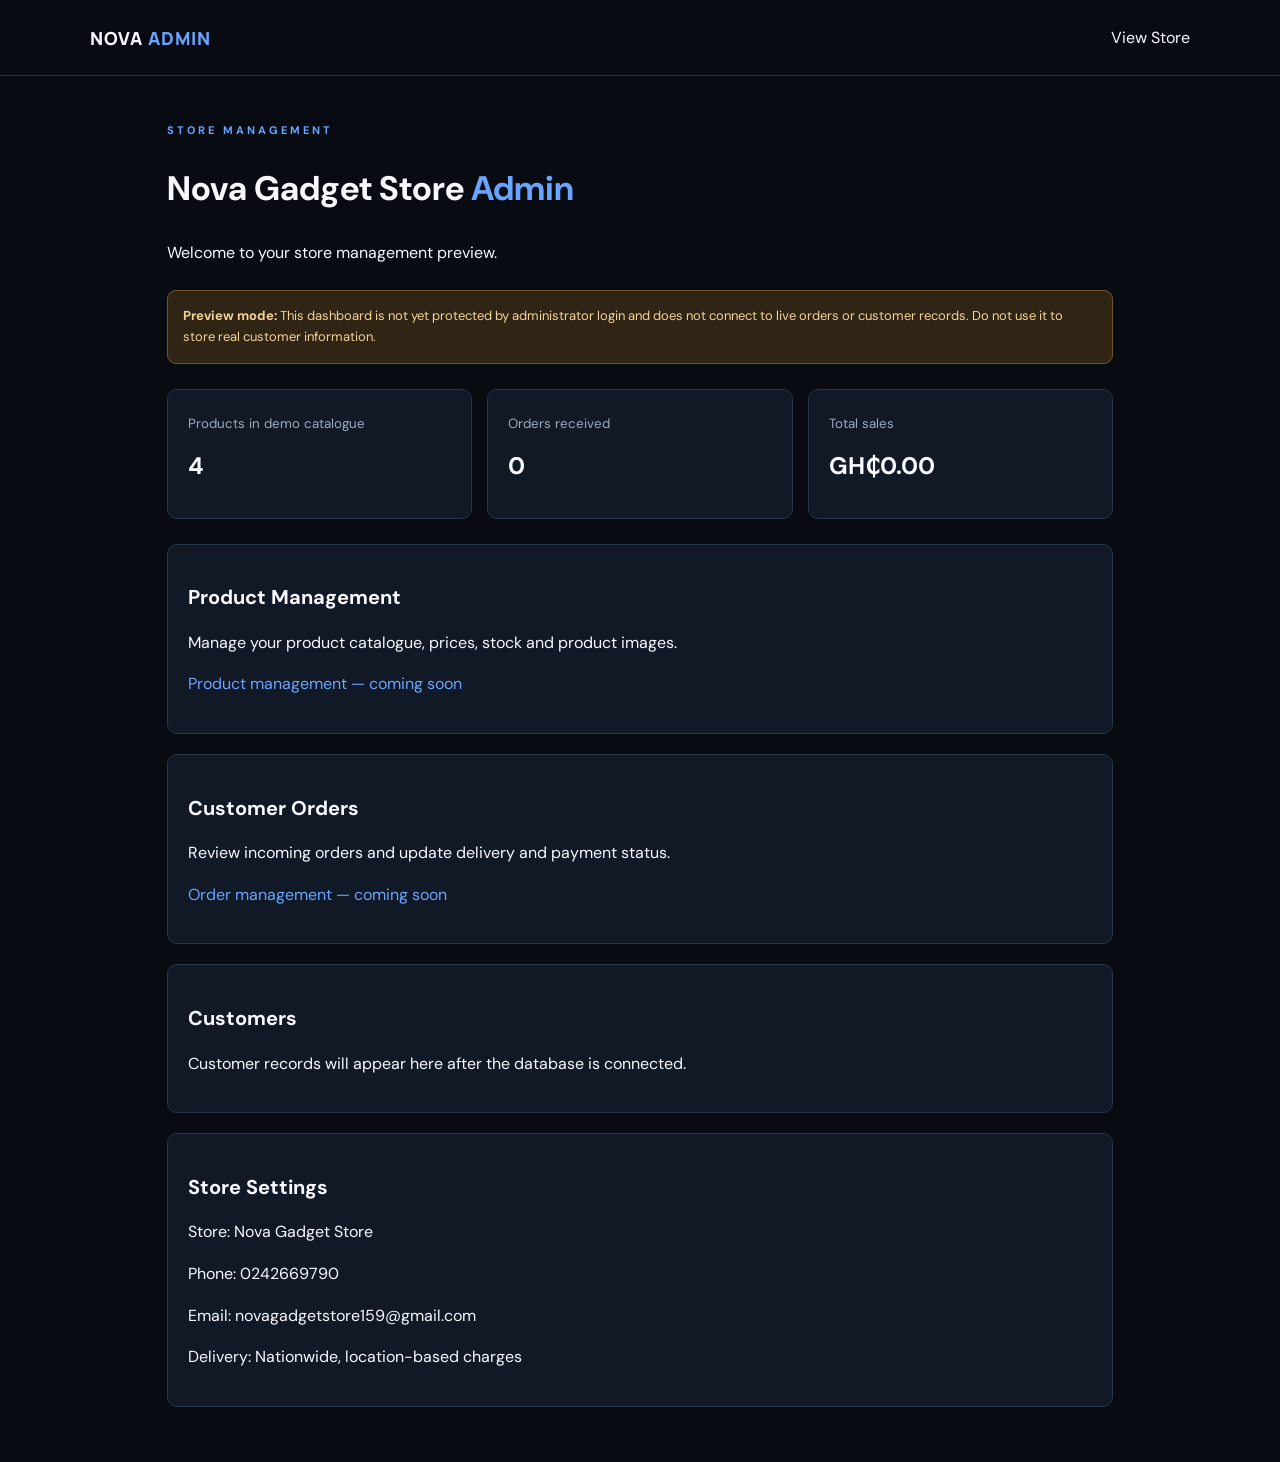
==== admin/index.html @ 574931cf "Create admin dashboard in correct folder" ====
<!DOCTYPE html>
<html lang="en">
<head>
<meta charset="UTF-8">
<meta name="viewport" content="width=device-width, initial-scale=1">
<meta name="robots" content="noindex,nofollow">
<title>Nova Gadget Store Admin</title>
<link rel="stylesheet" href="../styles.css">
<style>
.admin {max-width:1100px;margin:auto;padding:35px 6%}
.admin h1 {font-size:34px}
.admin h1 span {color:#69a5ff}
.notice {padding:15px;background:#302515;border:1px solid #70572a;border-radius:9px;color:#f2d39b;font-size:13px}
.stats {display:grid;grid-template-columns:repeat(3,1fr);gap:15px;margin:25px 0}
.stat,.panel {background:#111927;border:1px solid #27364b;border-radius:10px;padding:20px}
.stat small {color:#9caabd}
.stat h2 {margin:12px 0}
.panel {margin:20px 0}
.panel h2 {font-size:20px}
table {width:100%;border-collapse:collapse;font-size:13px}
td,th {padding:13px 8px;text-align:left;border-bottom:1px solid #27364b}
th {color:#69a5ff}
.admin a {color:#69a5ff}
@media(max-width:600px) {
.stats {grid-template-columns:1fr}
table {font-size:11px}
}
</style>
</head>
<body>
<header class="header">
<a class="logo" href="/">NOVA <span>ADMIN</span></a>
<a href="../">View Store</a>
</header>

<main class="admin">
<p class="eyebrow">STORE MANAGEMENT</p>
<h1>Nova Gadget Store <span>Admin</span></h1>
<p>Welcome to your store management preview.</p>

<div class="notice">
<strong>Preview mode:</strong> This dashboard is not yet protected by administrator login and does not connect to live orders or customer records. Do not use it to store real customer information.
</div>

<section class="stats">
<div class="stat">
<small>Products in demo catalogue</small>
<h2>4</h2>
</div>
<div class="stat">
<small>Orders received</small>
<h2>0</h2>
</div>
<div class="stat">
<small>Total sales</small>
<h2>GH₵0.00</h2>
</div>
</section>

<section class="panel">
<h2>Product Management</h2>
<p>Manage your product catalogue, prices, stock and product images.</p>
<p><a href="#">Product management — coming soon</a></p>
</section>

<section class="panel">
<h2>Customer Orders</h2>
<p>Review incoming orders and update delivery and payment status.</p>
<p><a href="#">Order management — coming soon</a></p>
</section>

<section class="panel">
<h2>Customers</h2>
<p>Customer records will appear here after the database is connected.</p>
</section>

<section class="panel">
<h2>Store Settings</h2>
<p>Store: Nova Gadget Store</p>
<p>Phone: 0242669790</p>
<p>Email: novagadgetstore159@gmail.com</p>
<p>Delivery: Nationwide, location-based charges</p>
</section>
</main>
</body>
</html>
---- styles.css ----
@import url('https://fonts.googleapis.com/css2?family=DM+Sans:wght@400;500;600;700&family=Manrope:wght@400;500;600;700;800&display=swap');

:root {
  --background: #080b12;
  --surface: #111927;
  --surface-light: #182438;
  --white: #f7f9ff;
  --muted: #9caabd;
  --blue: #3478ff;
  --electric: #69a5ff;
  --border: #27364b;
}

* {
  box-sizing: border-box;
}

html {
  scroll-behavior: smooth;
}

body {
  margin: 0;
  background: var(--background);
  color: var(--white);
  font-family: 'DM Sans', sans-serif;
  line-height: 1.6;
}

a {
  text-decoration: none;
  color: inherit;
}

.header {
  min-height: 76px;
  padding: 15px 7%;
  display: flex;
  align-items: center;
  justify-content: space-between;
  gap: 20px;
  background: #080b12;
  border-bottom: 1px solid var(--border);
  position: sticky;
  top: 0;
  z-index: 10;
}

.logo {
  font: 800 18px Manrope, sans-serif;
  letter-spacing: 1px;
}

.logo span {
  color: var(--electric);
}

nav {
  display: flex;
  gap: 28px;
}

nav a {
  color: var(--muted);
  font-size: 13px;
}

nav a:hover {
  color: var(--electric);
}

.cart {
  background: var(--surface-light);
  border: 1px solid var(--border);
  padding: 9px 15px;
  border-radius: 7px;
  font-size: 12px;
}

.hero {
  min-height: 480px;
  padding: 90px 9%;
  background:
    radial-gradient(circle at 85% 45%, #173d7955, transparent 38%),
    linear-gradient(120deg, #080b12, #101b2c);
}

.eyebrow {
  color: var(--electric);
  font-size: 11px;
  font-weight: 700;
  letter-spacing: 3px;
}

.hero h1 {
  font: 800 clamp(42px, 7vw, 72px)/1.1 Manrope, sans-serif;
  letter-spacing: -3px;
  margin: 20px 0;
}

.hero h1 span,
.about h2 span {
  color: var(--electric);
}

.hero > p:not(.eyebrow) {
  color: var(--muted);
  max-width: 480px;
  font-size: 15px;
}

.button {
  display: inline-block;
  margin-top: 22px;
  padding: 14px 23px;
  background: linear-gradient(100deg, #2360e8, #398cff);
  color: white;
  border-radius: 7px;
  font-weight: 700;
  font-size: 13px;
  transition: .2s;
}

.button:hover {
  transform: translateY(-2px);
  box-shadow: 0 8px 25px #3478ff55;
}

.hero-note {
  color: #8493a8;
  font-size: 11px;
  margin-top: 24px;
}

.section {
  padding: 75px 9%;
}

.section h2 {
  font: 750 32px Manrope, sans-serif;
  letter-spacing: -1px;
  margin: 10px 0 30px;
}

.categories {
  display: grid;
  grid-template-columns: repeat(5, 1fr);
  gap: 13px;
}

.categories a {
  padding: 24px 15px;
  min-height: 90px;
  display: flex;
  align-items: center;
  justify-content: center;
  text-align: center;
  background: var(--surface);
  border: 1px solid var(--border);
  border-radius: 10px;
  font-size: 12px;
  font-weight: 600;
  transition: .2s;
}

.categories a:hover {
  background: var(--surface-light);
  border-color: var(--blue);
  color: var(--electric);
}

#shop {
  background: #0c121d;
}

.products {
  display: grid;
  grid-template-columns: repeat(4, 1fr);
  gap: 17px;
}

.products article {
  padding-bottom: 17px;
  overflow: hidden;
  background: var(--surface);
  border: 1px solid var(--border);
  border-radius: 11px;
  transition: .2s;
}

.products article:hover {
  transform: translateY(-4px);
  border-color: var(--blue);
}

.product-image {
  height: 165px;
  display: grid;
  place-items: center;
  background: radial-gradient(circle, #294a78, #111c2c);
  font-size: 55px;
}

.products h3 {
  font: 650 14px Manrope, sans-serif;
  margin: 15px 13px 5px;
}

.products article p {
  color: var(--muted);
  font-size: 11px;
  margin: 5px 13px;
}

.products article > span {
  display: block;
  color: var(--electric);
  font-size: 11px;
  margin: 12px 13px 0;
  font-weight: 700;
}

.notice {
  color: var(--muted);
  font-size: 11px;
  margin-top: 25px;
}

.about {
  margin: 25px 7%;
  padding: 55px 6%;
  border: 1px solid #294c7b;
  border-radius: 15px;
  background: linear-gradient(110deg, #132746, #0e1725);
}

.about h2 {
  font-size: 40px;
  line-height: 1.2;
}

.about > p:last-child {
  color: var(--muted);
  max-width: 480px;
  font-size: 14px;
}

.contact {
  text-align: center;
}

.contact p {
  color: var(--muted);
  font-size: 13px;
}

footer {
  padding: 25px 7%;
  display: flex;
  justify-content: space-between;
  gap: 15px;
  border-top: 1px solid var(--border);
  color: var(--muted);
  font-size: 11px;
}

/* Mobile layout */

@media (max-width: 850px) {
  .categories {
    grid-template-columns: repeat(3, 1fr);
  }

  .products {
    grid-template-columns: repeat(2, 1fr);
  }

  .hero {
    padding: 75px 7%;
  }
}

@media (max-width: 560px) {
  .header {
    padding: 13px 5%;
    flex-wrap: wrap;
  }

  .logo {
    font-size: 14px;
  }

  nav {
    order: 3;
    width: 100%;
    justify-content: space-between;
    gap: 10px;
  }

  nav a {
    font-size: 11px;
  }

  .hero {
    min-height: 400px;
    padding: 65px 7%;
  }

  .hero h1 {
    letter-spacing: -2px;
  }

  .section {
    padding: 55px 6%;
  }

  .section h2 {
    font-size: 27px;
  }

  .categories {
    grid-template-columns: repeat(2, 1fr);
  }

  .products {
    gap: 10px;
  }

  .product-image {
    height: 125px;
  }

  .products h3 {
    font-size: 12px;
  }

  .about {
    margin: 12px 5%;
    padding: 35px 6%;
  }

  .about h2 {
    font-size: 31px;
  }

  footer {
    flex-direction: column;
    text-align: center;
  }
}
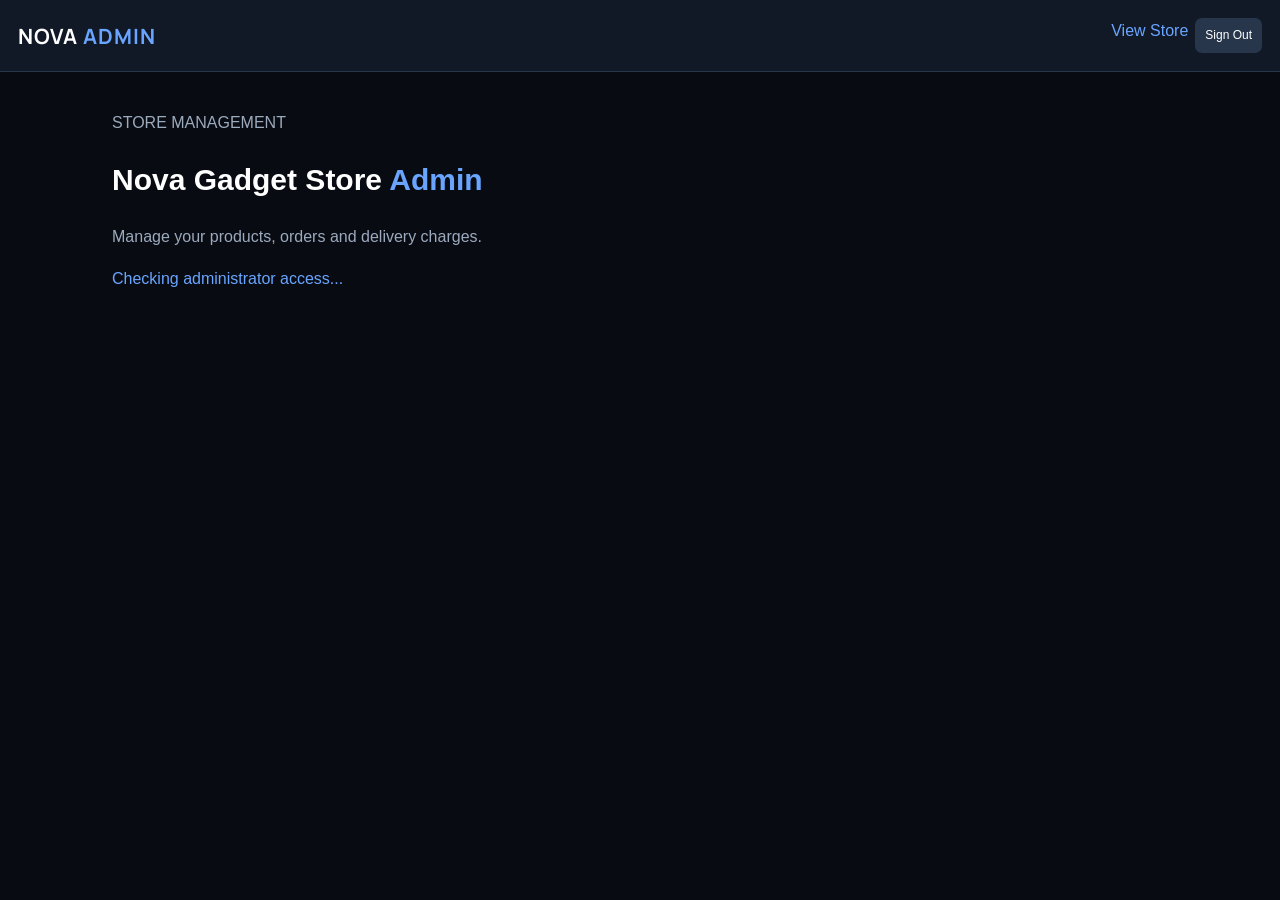
==== commit 7aae839b: "Update index.html" ====
--- a/admin/index.html
+++ b/admin/index.html
@@ -8,80 +8,520 @@
 <title>Nova Gadget Store Admin</title>
 <link rel="stylesheet" href="../styles.css">
 <style>
-.admin {max-width:1100px;margin:auto;padding:35px 6%}
-.admin h1 {font-size:34px}
-.admin h1 span {color:#69a5ff}
-.notice {padding:15px;background:#302515;border:1px solid #70572a;border-radius:9px;color:#f2d39b;font-size:13px}
-.stats {display:grid;grid-template-columns:repeat(3,1fr);gap:15px;margin:25px 0}
-.stat,.panel {background:#111927;border:1px solid #27364b;border-radius:10px;padding:20px}
-.stat small {color:#9caabd}
-.stat h2 {margin:12px 0}
-.panel {margin:20px 0}
-.panel h2 {font-size:20px}
-table {width:100%;border-collapse:collapse;font-size:13px}
-td,th {padding:13px 8px;text-align:left;border-bottom:1px solid #27364b}
-th {color:#69a5ff}
-.admin a {color:#69a5ff}
-@media(max-width:600px) {
-.stats {grid-template-columns:1fr}
-table {font-size:11px}
+*{box-sizing:border-box}
+body{margin:0;background:#080b12;color:#fff;font-family:Arial,sans-serif}
+header{background:#111927;border-bottom:1px solid #27364b;padding:18px;display:flex;justify-content:space-between;align-items:center;gap:12px;flex-wrap:wrap}
+header a{color:#69a5ff;text-decoration:none}
+.logo{font-size:21px;font-weight:bold;color:white}
+.logo span{color:#69a5ff}
+main{max-width:1100px;margin:auto;padding:22px}
+h1{font-size:30px}
+h2{font-size:21px}
+small,.muted{color:#9caabd}
+button,input,select,textarea{font:inherit}
+button{background:#1769e0;color:white;border:0;border-radius:7px;padding:11px 15px;cursor:pointer}
+button.secondary{background:#27364b}
+button.danger{background:#a83245}
+input,select,textarea{width:100%;padding:12px;margin:6px 0 13px;background:#080b12;color:white;border:1px solid #35465d;border-radius:7px}
+label{display:block;font-size:13px;color:#b8c7da}
+.panel,.stat{background:#111927;border:1px solid #27364b;border-radius:11px;padding:17px;margin:18px 0}
+.stats{display:grid;grid-template-columns:repeat(3,1fr);gap:12px}
+.stat h2{margin:10px 0 0}
+.tabs{display:flex;gap:8px;flex-wrap:wrap;margin:20px 0}
+.tabs button{background:#27364b}
+.tabs button.active{background:#1769e0}
+.tab{display:none}
+.tab.active{display:block}
+.row{display:grid;grid-template-columns:repeat(2,1fr);gap:12px}
+.table-wrap{overflow-x:auto}
+table{width:100%;border-collapse:collapse;min-width:650px}
+th,td{text-align:left;padding:12px;border-bottom:1px solid #27364b;font-size:13px}
+th{color:#69a5ff}
+.actions{display:flex;gap:7px;flex-wrap:wrap}
+.actions button{padding:8px 10px;font-size:12px}
+.notice{padding:12px;background:#302515;border:1px solid #66502c;border-radius:8px;margin:12px 0;color:#ffe0a0}
+#message{margin:12px 0;color:#69a5ff}
+.hidden{display:none!important}
+@media(max-width:650px){
+main{padding:14px}
+.stats{grid-template-columns:1fr 1fr}
+.row{grid-template-columns:1fr}
+h1{font-size:25px}
 }
 </style>
 </head>
 <body>
-<header class="header">
-<a class="logo" href="/">NOVA <span>ADMIN</span></a>
-<a href="../">View Store</a>
+
+<header>
+  <a class="logo" href="../">NOVA <span>ADMIN</span></a>
+  <div class="actions">
+    <a href="../">View Store</a>
+    <button class="secondary" id="logout">Sign Out</button>
+  </div>
 </header>
 
-<main class="admin">
-<p class="eyebrow">STORE MANAGEMENT</p>
-<h1>Nova Gadget Store <span>Admin</span></h1>
-<p>Welcome to your store management preview.</p>
-
-<div class="notice">
-<strong>Preview mode:</strong> This dashboard is not yet protected by administrator login and does not connect to live orders or customer records. Do not use it to store real customer information.
-</div>
-
-<section class="stats">
-<div class="stat">
-<small>Products in demo catalogue</small>
-<h2>4</h2>
-</div>
-<div class="stat">
-<small>Orders received</small>
-<h2>0</h2>
-</div>
-<div class="stat">
-<small>Total sales</small>
-<h2>GH₵0.00</h2>
+<main>
+<p class="muted">STORE MANAGEMENT</p>
+<h1>Nova Gadget Store <span style="color:#69a5ff">Admin</span></h1>
+<p class="muted">Manage your products, orders and delivery charges.</p>
+
+<div id="message">Checking administrator access...</div>
+
+<section id="dashboard" class="hidden">
+
+<div class="stats">
+  <div class="stat"><small>Total Products</small><h2 id="productCount">0</h2></div>
+  <div class="stat"><small>Total Orders</small><h2 id="orderCount">0</h2></div>
+  <div class="stat"><small>Total Sales</small><h2 id="salesTotal">GH₵0.00</h2></div>
+</div>
+
+<div class="tabs">
+  <button class="active" data-tab="products">Products</button>
+  <button data-tab="orders">Orders</button>
+  <button data-tab="delivery">Delivery Fees</button>
+  <button data-tab="customers">Customers</button>
+</div>
+
+<!-- PRODUCTS -->
+<section class="tab active" id="products">
+<div class="panel">
+<h2>Product Management</h2>
+<form id="productForm">
+<input type="hidden" id="productId">
+
+<label>Product name</label>
+<input id="pName" required placeholder="e.g. Wireless Earbuds">
+
+<label>Description</label>
+<textarea id="pDescription" placeholder="Product details"></textarea>
+
+<div class="row">
+<div>
+<label>Category</label>
+<select id="pCategory" required>
+<option value="">Choose category</option>
+<option>Smartphone Accessories</option>
+<option>Headphones</option>
+<option>Earbuds</option>
+<option>Speakers</option>
+<option>Smart Watches</option>
+<option>Power Banks</option>
+<option>Other Gadgets</option>
+</select>
+</div>
+<div>
+<label>Price (GH₵)</label>
+<input id="pPrice" type="number" min="0" step="0.01" required>
+</div>
+</div>
+
+<div class="row">
+<div>
+<label>Stock quantity</label>
+<input id="pStock" type="number" min="0" step="1" required value="0">
+</div>
+<div>
+<label>Product image URL (optional)</label>
+<input id="pImage" type="url" placeholder="https://...">
+</div>
+</div>
+
+<button type="submit" id="saveProduct">Save Product</button>
+<button type="button" class="secondary" id="cancelEdit">Clear Form</button>
+</form>
+</div>
+
+<div class="panel">
+<h2>Existing Products</h2>
+<div class="table-wrap">
+<table>
+<thead><tr><th>Product</th><th>Price</th><th>Stock</th><th>Status</th><th>Actions</th></tr></thead>
+<tbody id="productsTable"></tbody>
+</table>
+</div>
 </div>
 </section>
 
-<section class="panel">
-<h2>Product Management</h2>
-<p>Manage your product catalogue, prices, stock and product images.</p>
-<p><a href="#">Product management — coming soon</a></p>
+<!-- ORDERS -->
+<section class="tab" id="orders">
+<div class="panel">
+<h2>Customer Orders</h2>
+<p class="muted">Review orders and update their delivery fees and status.</p>
+<div class="table-wrap">
+<table>
+<thead>
+<tr><th>Customer</th><th>Location</th><th>Total</th><th>Status</th><th>Actions</th></tr>
+</thead>
+<tbody id="ordersTable"></tbody>
+</table>
+</div>
+</div>
 </section>
 
-<section class="panel">
-<h2>Customer Orders</h2>
-<p>Review incoming orders and update delivery and payment status.</p>
-<p><a href="#">Order management — coming soon</a></p>
+<!-- DELIVERY -->
+<section class="tab" id="delivery">
+<div class="panel">
+<h2>Delivery Zone Management</h2>
+<p class="muted">Update the standard delivery prices for your existing locations.</p>
+<div class="table-wrap">
+<table>
+<thead><tr><th>Region</th><th>Location</th><th>Fee (GH₵)</th><th>Active</th><th>Action</th></tr></thead>
+<tbody id="zonesTable"></tbody>
+</table>
+</div>
+</div>
 </section>
 
-<section class="panel">
-<h2>Customers</h2>
-<p>Customer records will appear here after the database is connected.</p>
+<!-- CUSTOMERS -->
+<section class="tab" id="customers">
+<div class="panel">
+<h2>Customer Records</h2>
+<div class="table-wrap">
+<table>
+<thead><tr><th>Customer</th><th>Phone</th><th>Email</th><th>Orders</th></tr></thead>
+<tbody id="customersTable"></tbody>
+</table>
+</div>
+</div>
 </section>
 
-<section class="panel">
-<h2>Store Settings</h2>
-<p>Store: Nova Gadget Store</p>
-<p>Phone: 0242669790</p>
-<p>Email: novagadgetstore159@gmail.com</p>
-<p>Delivery: Nationwide, location-based charges</p>
 </section>
 </main>
+
+<script type="module">
+import { createClient } from
+"https://esm.sh/@supabase/supabase-js@2";
+
+const SUPABASE_URL =
+"https://ihtgcjuxotrncnqrnwji.supabase.co";
+
+const SUPABASE_KEY =
+"sb_publishable_hrji8iYJpP8LYL79WtNYYw_kz3_TiAq";
+
+const db = createClient(SUPABASE_URL,SUPABASE_KEY);
+
+const $ = id => document.getElementById(id);
+
+const money = value => "GH₵" +
+Number(value || 0).toFixed(2);
+
+const safe = value => String(value ?? "").replace(
+/[&<>"']/g,
+c => ({"&":"&amp;","<":"&lt;",">":"&gt;",'"':"&quot;","'":"&#39;"}[c])
+);
+
+let products = [];
+let orders = [];
+let zones = [];
+
+function message(text,color="#69a5ff"){
+$("message").textContent=text;
+$("message").style.color=color;
+}
+
+async function start(){
+const {data:{session},error} = await db.auth.getSession();
+
+if(error || !session){
+location.href="./login.html";
+return;
+}
+
+const {data,isError} = await db.rpc("is_store_admin");
+
+if(isError || data !== true){
+await db.auth.signOut();
+location.href="./login.html";
+return;
+}
+
+$("dashboard").classList.remove("hidden");
+message("Administrator access confirmed.");
+
+await loadAll();
+}
+
+async function loadAll(){
+await Promise.all([
+loadProducts(),
+loadOrders(),
+loadZones()
+]);
+loadCustomers();
+updateStats();
+}
+
+async function loadProducts(){
+const {data,error}=await db.from("products")
+.select("*").order("created_at",{ascending:false});
+
+if(error){message("Products: "+error.message,"#ff7777");return;}
+
+products=data||[];
+$("productCount").textContent=products.length;
+
+$("productsTable").innerHTML=products.map(p=>`
+<tr>
+<td>${safe(p.name)}<br><small>${safe(p.category)}</small></td>
+<td>${money(p.price)}</td>
+<td>${safe(p.stock_quantity)}</td>
+<td>${p.is_active?"Active":"Hidden"}</td>
+<td><div class="actions">
+<button class="secondary" data-edit="${p.id}">Edit</button>
+<button class="secondary" data-toggle="${p.id}">${p.is_active?"Hide":"Show"}</button>
+<button class="danger" data-delete="${p.id}">Delete</button>
+</div></td>
+</tr>`).join("") || "<tr><td colspan='5'>No products found.</td></tr>";
+}
+
+async function loadOrders(){
+const {data,error}=await db.from("orders")
+.select("*").order("created_at",{ascending:false});
+
+if(error){message("Orders: "+error.message,"#ff7777");return;}
+
+orders=data||[];
+$("orderCount").textContent=orders.length;
+
+$("ordersTable").innerHTML=orders.map(o=>`
+<tr>
+<td>${safe(o.customer_name)}<br><small>${safe(o.customer_phone)}</small></td>
+<td>${safe(o.town)}, ${safe(o.region)}</td>
+<td>${money(o.total)}</td>
+<td>
+<select data-status="${o.id}">
+${["pending","confirmed","processing","shipped","delivered","cancelled"].map(s=>
+`<option value="${s}" ${o.order_status===s?"selected":""}>${s}</option>`
+).join("")}
+</select>
+</td>
+<td><div class="actions">
+<button data-fee="${o.id}">Edit Fee</button>
+<button class="secondary" data-details="${o.id}">Details</button>
+</div></td>
+</tr>`).join("") || "<tr><td colspan='5'>No orders received yet.</td></tr>";
+}
+
+async function loadZones(){
+const {data,error}=await db.from("delivery_zones")
+.select("*").order("region").order("location_name");
+
+if(error){message("Delivery zones: "+error.message,"#ff7777");return;}
+
+zones=data||[];
+
+$("zonesTable").innerHTML=zones.map(z=>`
+<tr>
+<td>${safe(z.region)}</td>
+<td>${safe(z.location_name)}</td>
+<td><input type="number" min="0" step="0.01" value="${Number(z.delivery_fee)}" data-zone-fee="${z.id}"></td>
+<td>${z.is_active?"Yes":"No"}</td>
+<td><button data-zone-save="${z.id}">Save Fee</button></td>
+</tr>`).join("") || "<tr><td colspan='5'>No delivery zones found.</td></tr>";
+}
+
+function loadCustomers(){
+const customers={};
+
+orders.forEach(o=>{
+const key=o.customer_phone||o.customer_name;
+if(!customers[key]){
+customers[key]={name:o.customer_name,phone:o.customer_phone,email:o.customer_email,count:0};
+}
+customers[key].count++;
+});
+
+$("customersTable").innerHTML=Object.values(customers).map(c=>`
+<tr>
+<td>${safe(c.name)}</td>
+<td>${safe(c.phone)}</td>
+<td>${safe(c.email)}</td>
+<td>${c.count}</td>
+</tr>`).join("") || "<tr><td colspan='4'>No customer records yet.</td></tr>";
+}
+
+function updateStats(){
+const sales=orders
+.filter(o=>o.order_status!=="cancelled")
+.reduce((sum,o)=>sum+Number(o.total||0),0);
+
+$("salesTotal").textContent=money(sales);
+}
+
+$("productForm").addEventListener("submit",async e=>{
+e.preventDefault();
+
+const id=$("productId").value;
+
+const record={
+name:$("pName").value.trim(),
+description:$("pDescription").value.trim(),
+category:$("pCategory").value,
+price:Number($("pPrice").value),
+stock_quantity:Number($("pStock").value),
+image_url:$("pImage").value.trim()||null,
+is_active:true
+};
+
+const result=id
+?await db.from("products").update({...record,updated_at:new Date().toISOString()}).eq("id",id)
+:await db.from("products").insert(record);
+
+if(result.error){message("Could not save product: "+result.error.message,"#ff7777");return;}
+
+$("productForm").reset();
+$("productId").value="";
+$("saveProduct").textContent="Save Product";
+message("Product saved successfully.");
+await loadProducts();
+});
+
+$("cancelEdit").addEventListener("click",()=>{
+$("productForm").reset();
+$("productId").value="";
+$("saveProduct").textContent="Save Product";
+});
+
+$("productsTable").addEventListener("click",async e=>{
+const edit=e.target.dataset.edit;
+const toggle=e.target.dataset.toggle;
+const del=e.target.dataset.delete;
+
+if(edit){
+const p=products.find(x=>x.id===edit);
+if(!p)return;
+$("productId").value=p.id;
+$("pName").value=p.name||"";
+$("pDescription").value=p.description||"";
+$("pCategory").value=p.category||"";
+$("pPrice").value=p.price;
+$("pStock").value=p.stock_quantity;
+$("pImage").value=p.image_url||"";
+$("saveProduct").textContent="Update Product";
+window.scrollTo({top:0,behavior:"smooth"});
+}
+
+if(toggle){
+const p=products.find(x=>x.id===toggle);
+if(!p)return;
+const {error}=await db.from("products")
+.update({is_active:!p.is_active,updated_at:new Date().toISOString()})
+.eq("id",toggle);
+if(error){message(error.message,"#ff7777");return;}
+await loadProducts();
+}
+
+if(del){
+if(!confirm("Delete this product?"))return;
+const {error}=await db.from("products").delete().eq("id",del);
+if(error){message("Could not delete product: "+error.message,"#ff7777");return;}
+message("Product deleted.");
+await loadProducts();
+}
+});
+
+$("ordersTable").addEventListener("change",async e=>{
+const id=e.target.dataset.status;
+if(!id)return;
+
+const {error}=await db.from("orders")
+.update({order_status:e.target.value}).eq("id",id);
+
+if(error){message("Status update failed: "+error.message,"#ff7777");return;}
+
+message("Order status updated.");
+await loadOrders();
+updateStats();
+loadCustomers();
+});
+
+$("ordersTable").addEventListener("click",async e=>{
+const feeId=e.target.dataset.fee;
+const detailsId=e.target.dataset.details;
+
+if(feeId){
+const order=orders.find(o=>o.id===feeId);
+if(!order)return;
+
+const answer=prompt("Enter the new delivery fee in GH₵:",order.delivery_fee);
+if(answer===null)return;
+
+const fee=Number(answer);
+if(!Number.isFinite(fee)||fee<0){
+alert("Enter a valid delivery fee.");
+return;
+}
+
+const subtotal=Number(order.subtotal||0);
+const {error}=await db.from("orders").update({
+delivery_fee:fee,
+total:subtotal+fee
+}).eq("id",feeId);
+
+if(error){message("Fee update failed: "+error.message,"#ff7777");return;}
+
+message("Order delivery fee updated.");
+await loadOrders();
+updateStats();
+}
+
+if(detailsId){
+const o=orders.find(x=>x.id===detailsId);
+if(!o)return;
+alert(
+"ORDER DETAILS\n\n"+
+"Customer: "+o.customer_name+
+"\nPhone: "+o.customer_phone+
+"\nEmail: "+(o.customer_email||"Not provided")+
+"\nRegion: "+o.region+
+"\nTown: "+o.town+
+"\nAddress: "+o.delivery_address+
+"\nPayment: "+o.payment_method+
+"\nPayment status: "+o.payment_status+
+"\nOrder status: "+o.order_status+
+"\nSubtotal: "+money(o.subtotal)+
+"\nDelivery: "+money(o.delivery_fee)+
+"\nTotal: "+money(o.total)
+);
+}
+});
+
+$("zonesTable").addEventListener("click",async e=>{
+const id=e.target.dataset.zoneSave;
+if(!id)return;
+
+const input=document.querySelector(`[data-zone-fee="${id}"]`);
+const fee=Number(input.value);
+
+if(!Number.isFinite(fee)||fee<0){
+alert("Enter a valid delivery fee.");
+return;
+}
+
+const {error}=await db.from("delivery_zones")
+.update({delivery_fee:fee}).eq("id",id);
+
+if(error){message("Delivery fee update failed: "+error.message,"#ff7777");return;}
+
+message("Delivery zone fee updated.");
+await loadZones();
+});
+
+document.querySelectorAll("[data-tab]").forEach(button=>{
+button.addEventListener("click",()=>{
+document.querySelectorAll("[data-tab]").forEach(b=>b.classList.remove("active"));
+document.querySelectorAll(".tab").forEach(t=>t.classList.remove("active"));
+button.classList.add("active");
+$(button.dataset.tab).classList.add("active");
+});
+});
+
+$("logout").addEventListener("click",async()=>{
+await db.auth.signOut();
+location.href="./login.html";
+});
+
+start();
+</script>
 </body>
 </html>
